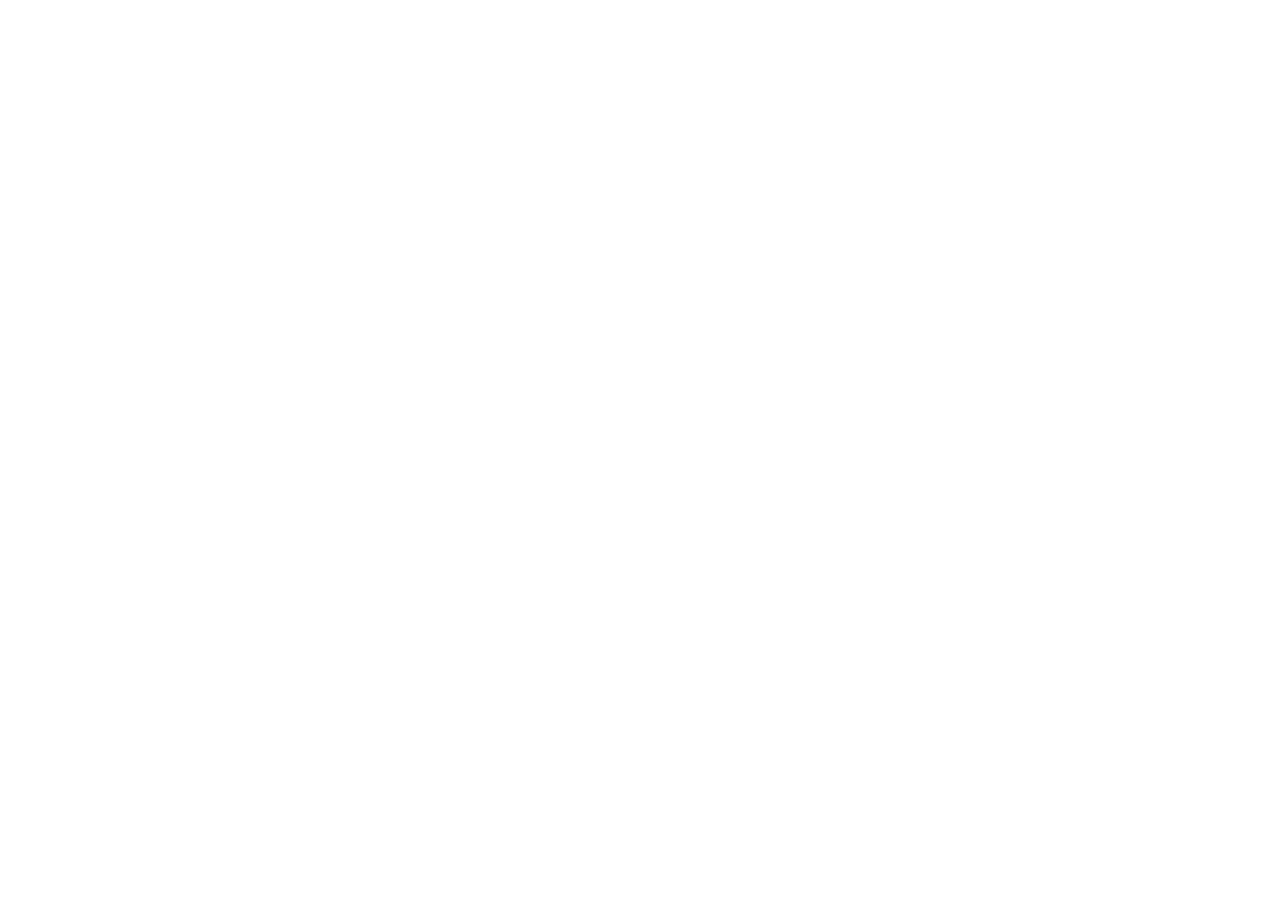
==== index.html @ dcd5ab89 "g" ====
<!DOCTYPE html>
<html lang="pt-br">
<head>
    <meta charset="UTF-8">
    <meta name="viewport" content="width=device-width, initial-scale=1.0">
    <title>Document</title>
</head>
<body>
    
</body>
</html>
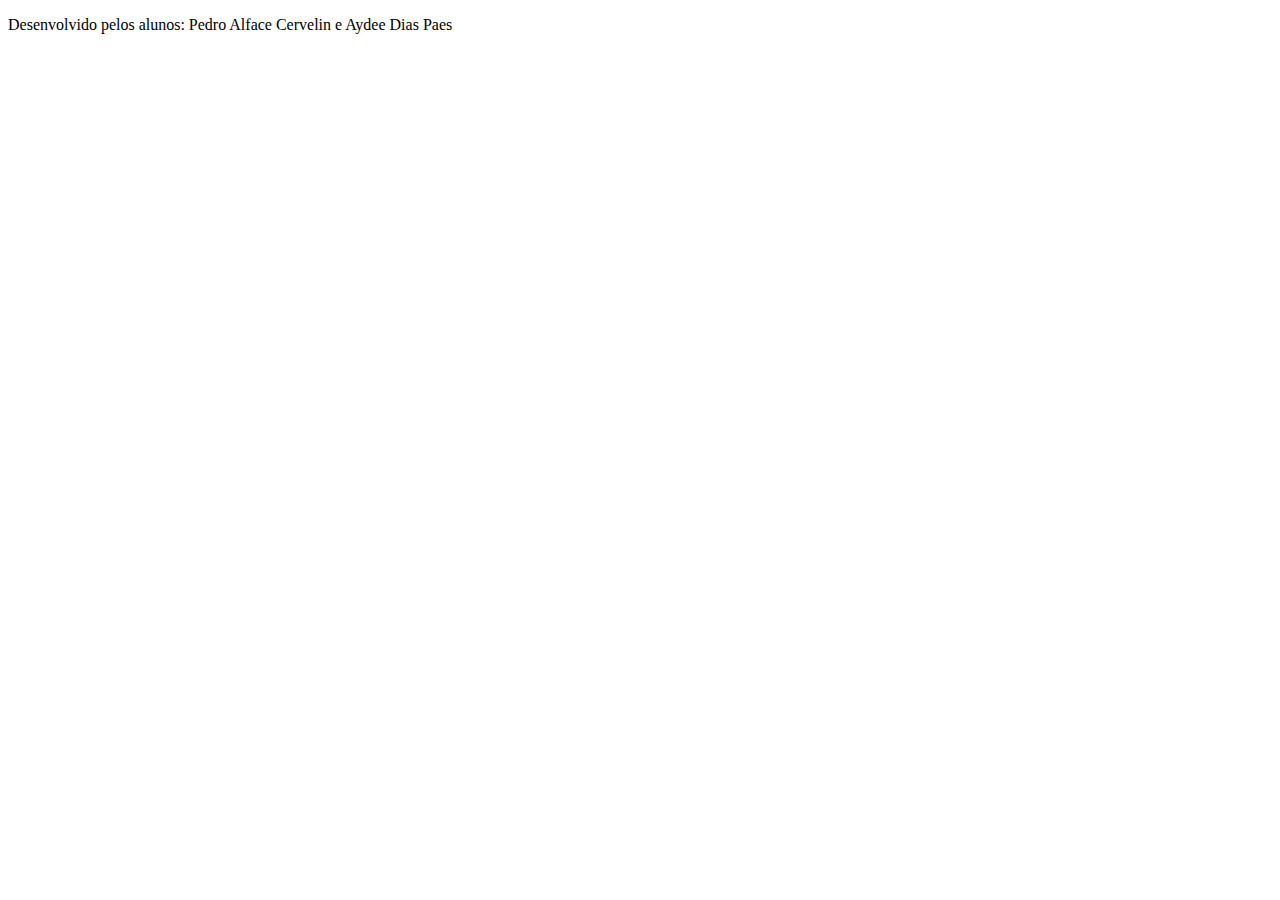
==== commit 48ffde98: "style.cs" ====
--- a/index.html
+++ b/index.html
@@ -1,11 +1,21 @@
 <!DOCTYPE html>
 <html lang="pt-br">
+
 <head>
     <meta charset="UTF-8">
     <meta name="viewport" content="width=device-width, initial-scale=1.0">
     <title>Document</title>
+    <link rel="stylesheet" href="style.css">
 </head>
+
 <body>
-    
+    <section id="container">
+
+    </section>
+    <footer>
+        <p>
+            Desenvolvido pelos alunos: Pedro Alface Cervelin e Aydee Dias Paes
+        </p>
+    </footer>
 </body>
 </html>--- a/style.css
+++ b/style.css
@@ -0,0 +1,9 @@
+:root{
+    --fundo: #483D8B;
+    --frente-cartão: #00CED1;
+    --verso-cartão: #FF0000;
+    --destaque: #ADFF2F;
+    --preto: #000000;
+    --branco: #ffffff;
+
+}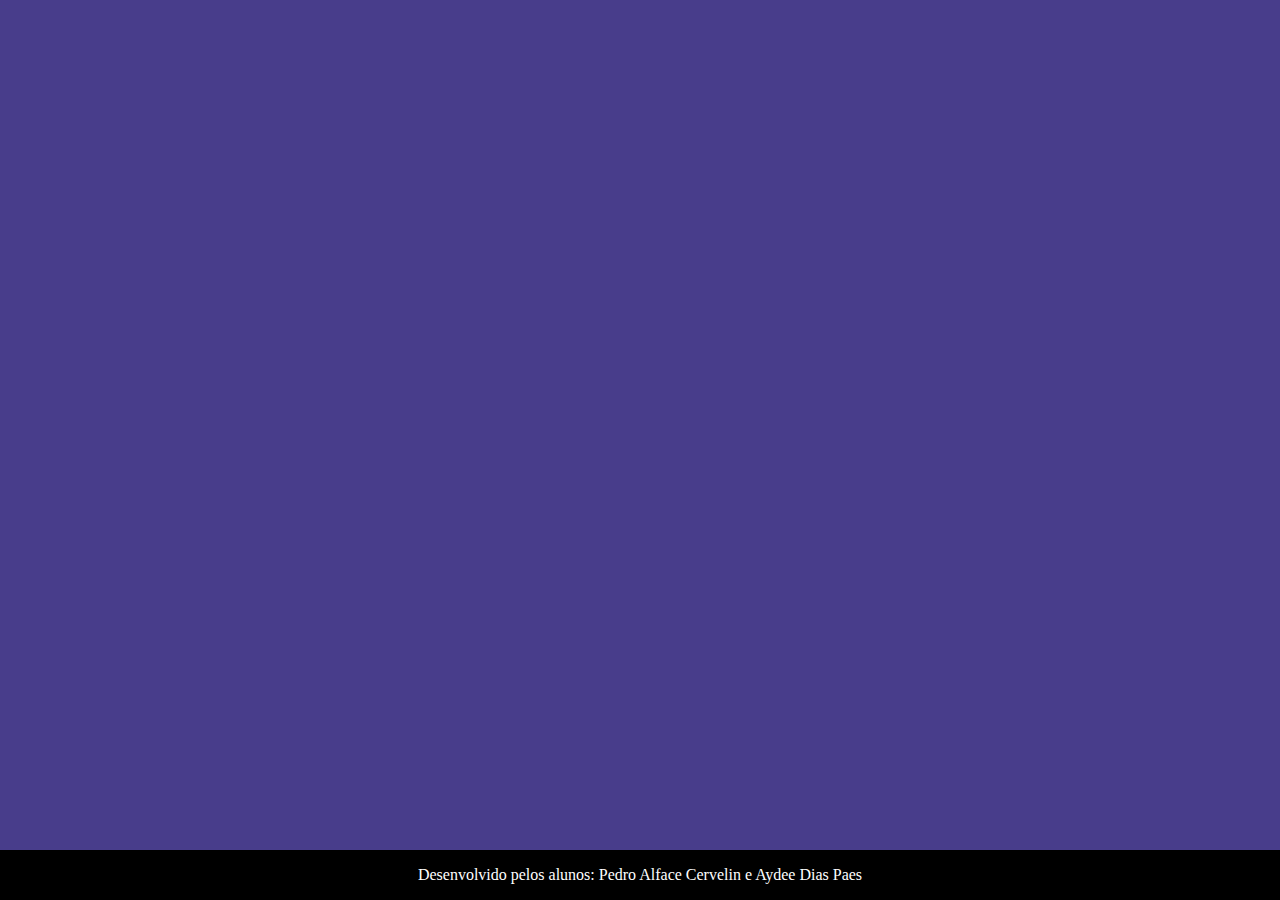
==== commit a921c863: "\zxcvbn" ====
--- a/index.html
+++ b/index.html
@@ -17,5 +17,5 @@
             Desenvolvido pelos alunos: Pedro Alface Cervelin e Aydee Dias Paes
         </p>
     </footer>
-</body>
+    <script src=""></script>
 </html>--- a/style.css
+++ b/style.css
@@ -1,4 +1,4 @@
-:root{
+:root {
     --fundo: #483D8B;
     --frente-cartão: #00CED1;
     --verso-cartão: #FF0000;
@@ -6,4 +6,18 @@
     --preto: #000000;
     --branco: #ffffff;
 
+}
+
+body{
+    background-color: var(--fundo);
+    margin: 0;
+
+}
+footer{
+    background-color: var(--preto);
+    position: fixed;
+    bottom: 0;
+    color: var(--branco);
+    width: 100%;
+    text-align: center;
 }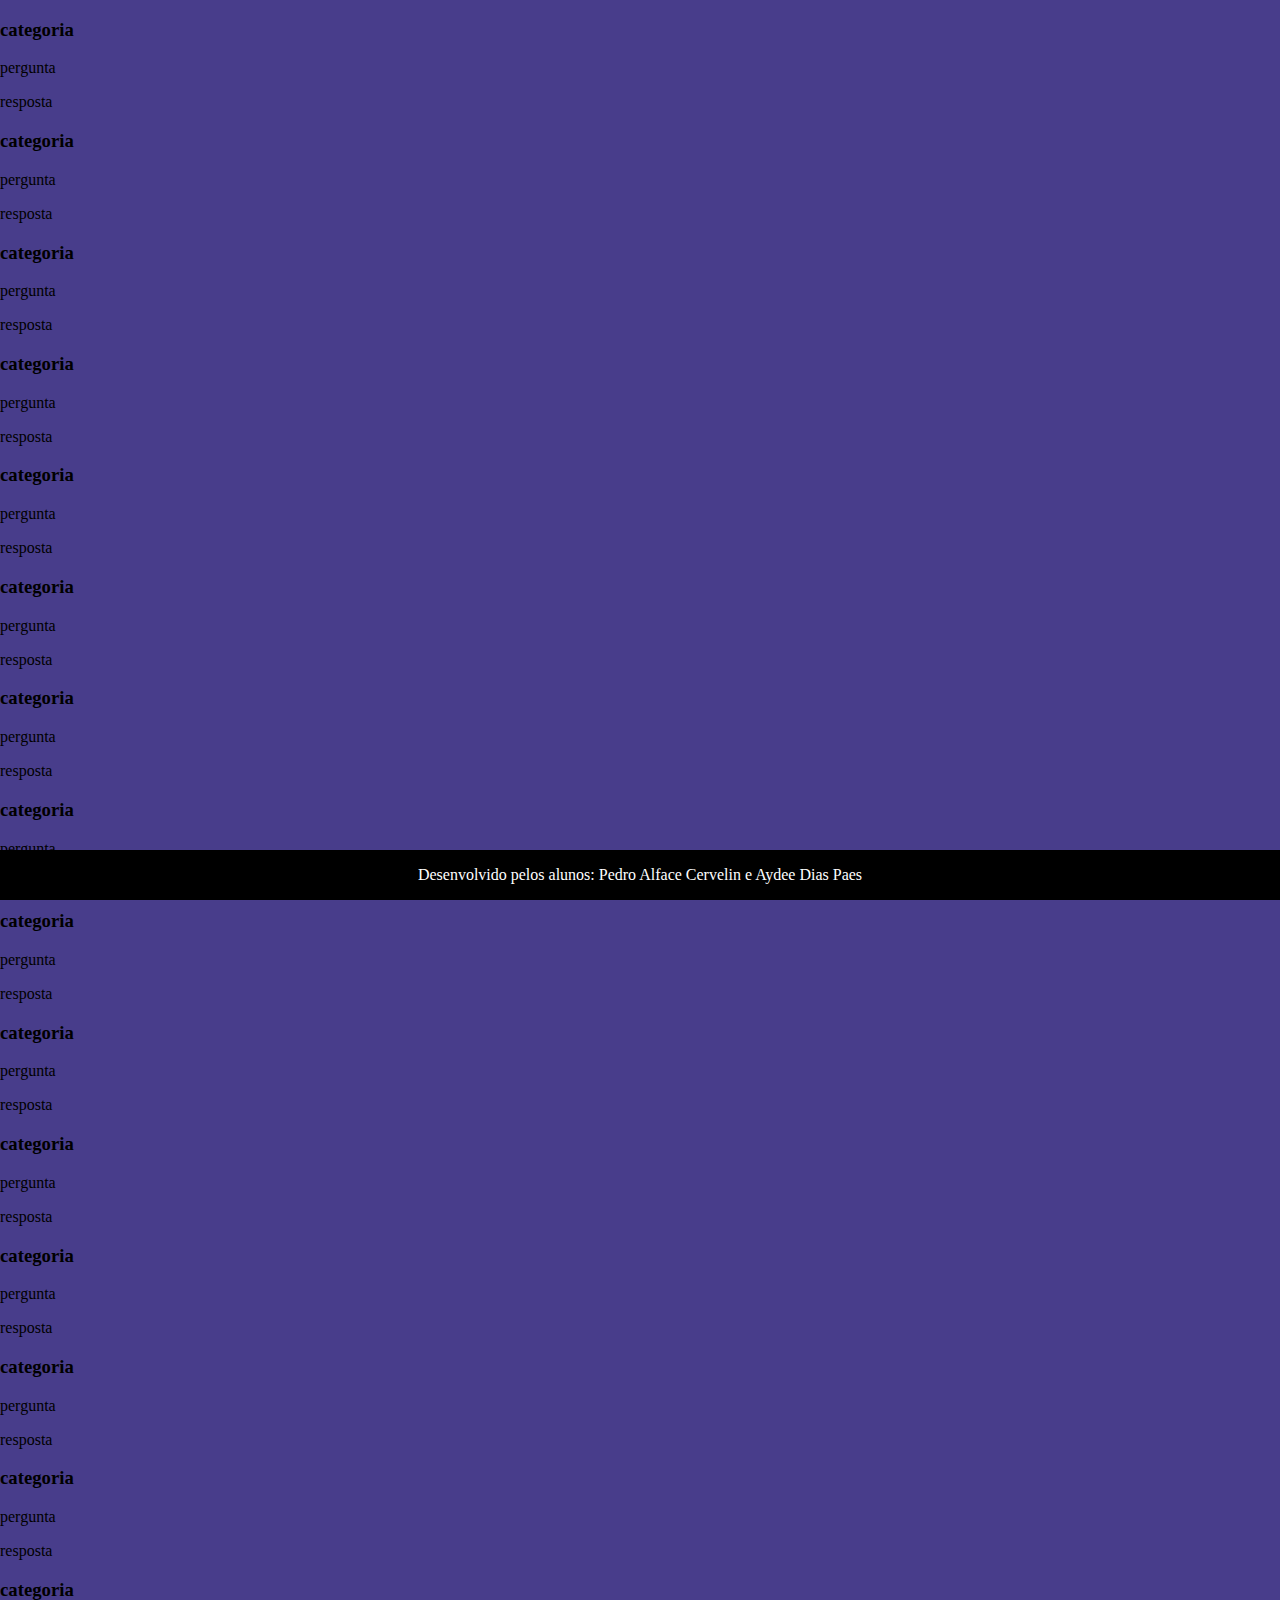
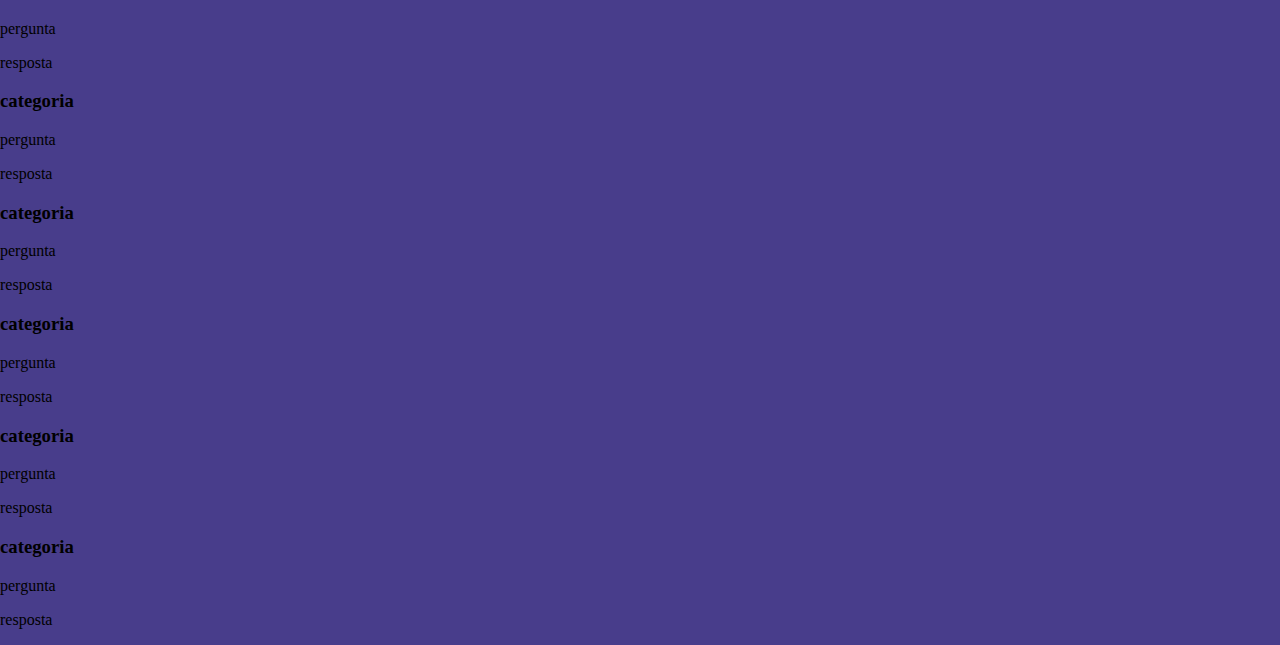
==== commit bfe6a9d0: "j" ====
--- a/index.html
+++ b/index.html
@@ -17,5 +17,8 @@
             Desenvolvido pelos alunos: Pedro Alface Cervelin e Aydee Dias Paes
         </p>
     </footer>
-    <script src=""></script>
-</html>+    <script src="main.js"></script>
+    <script src="perguntas.js"></script>
+
+</html>
+
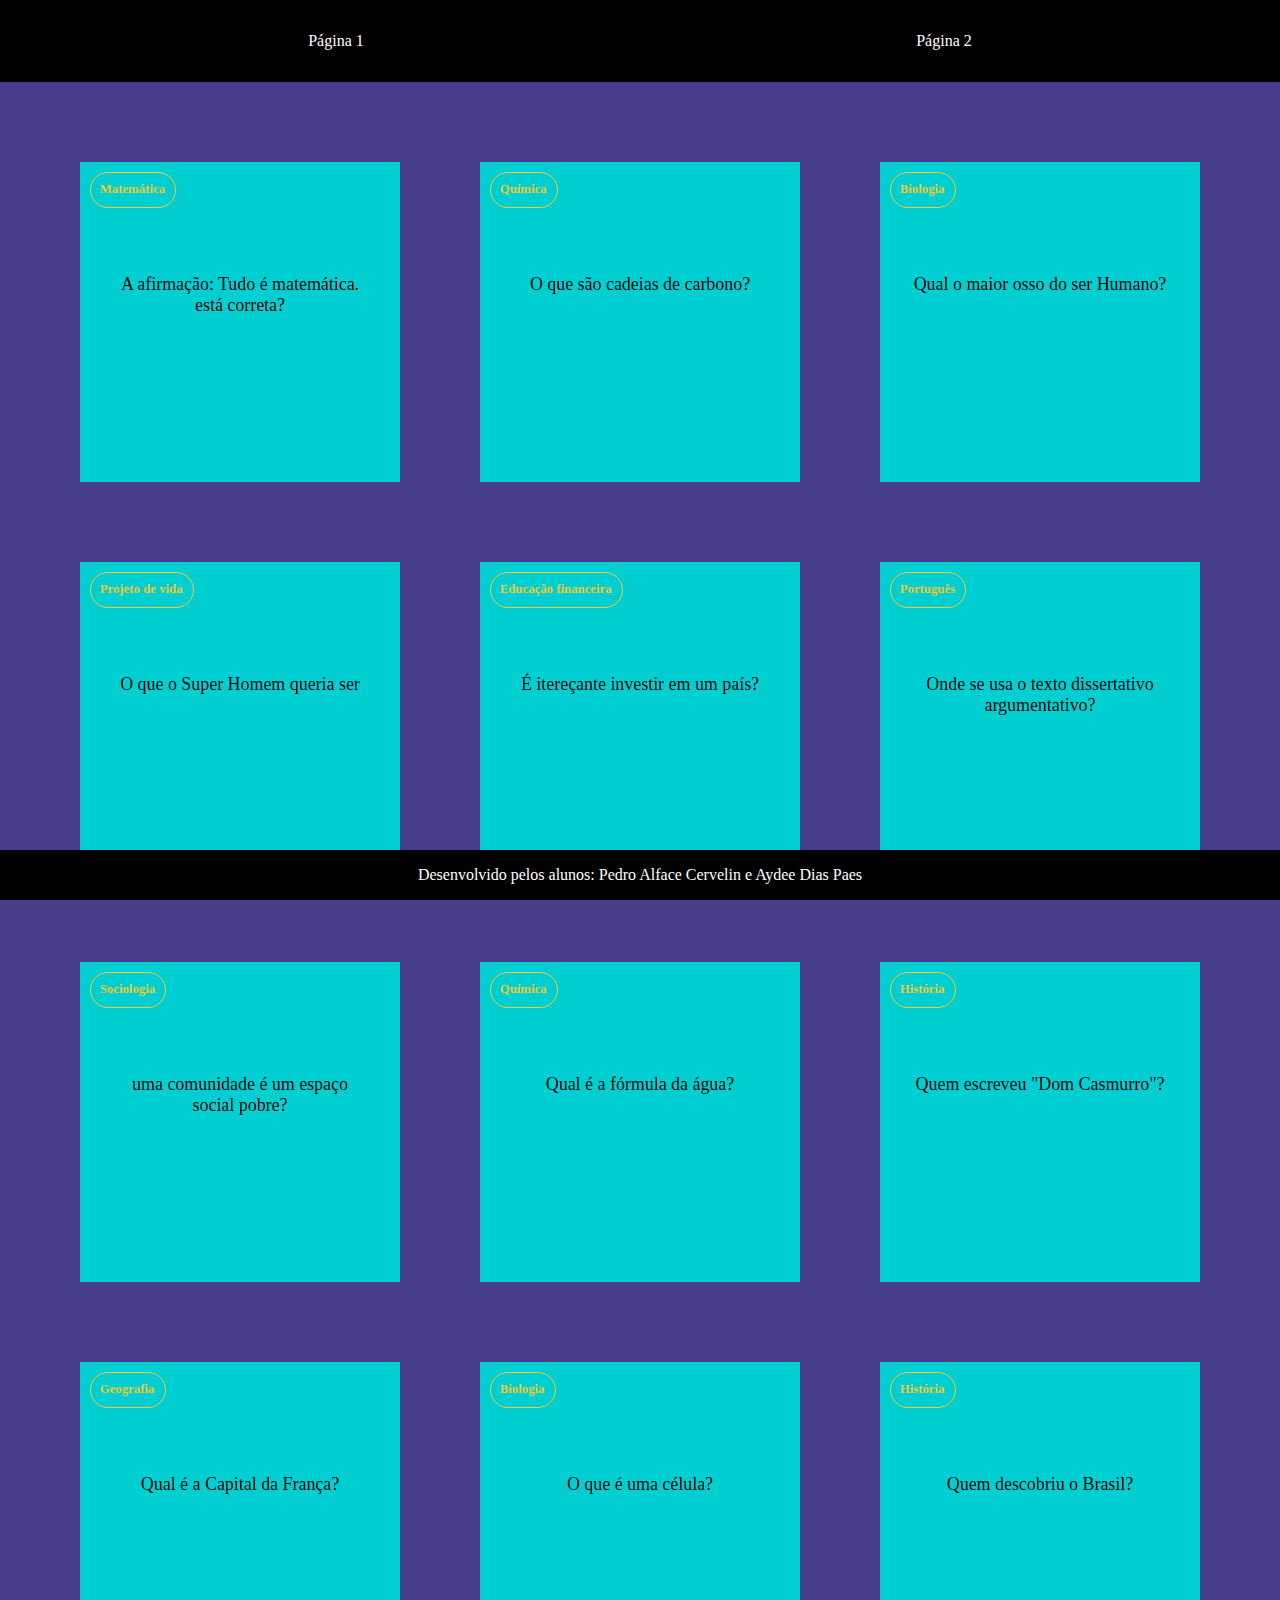
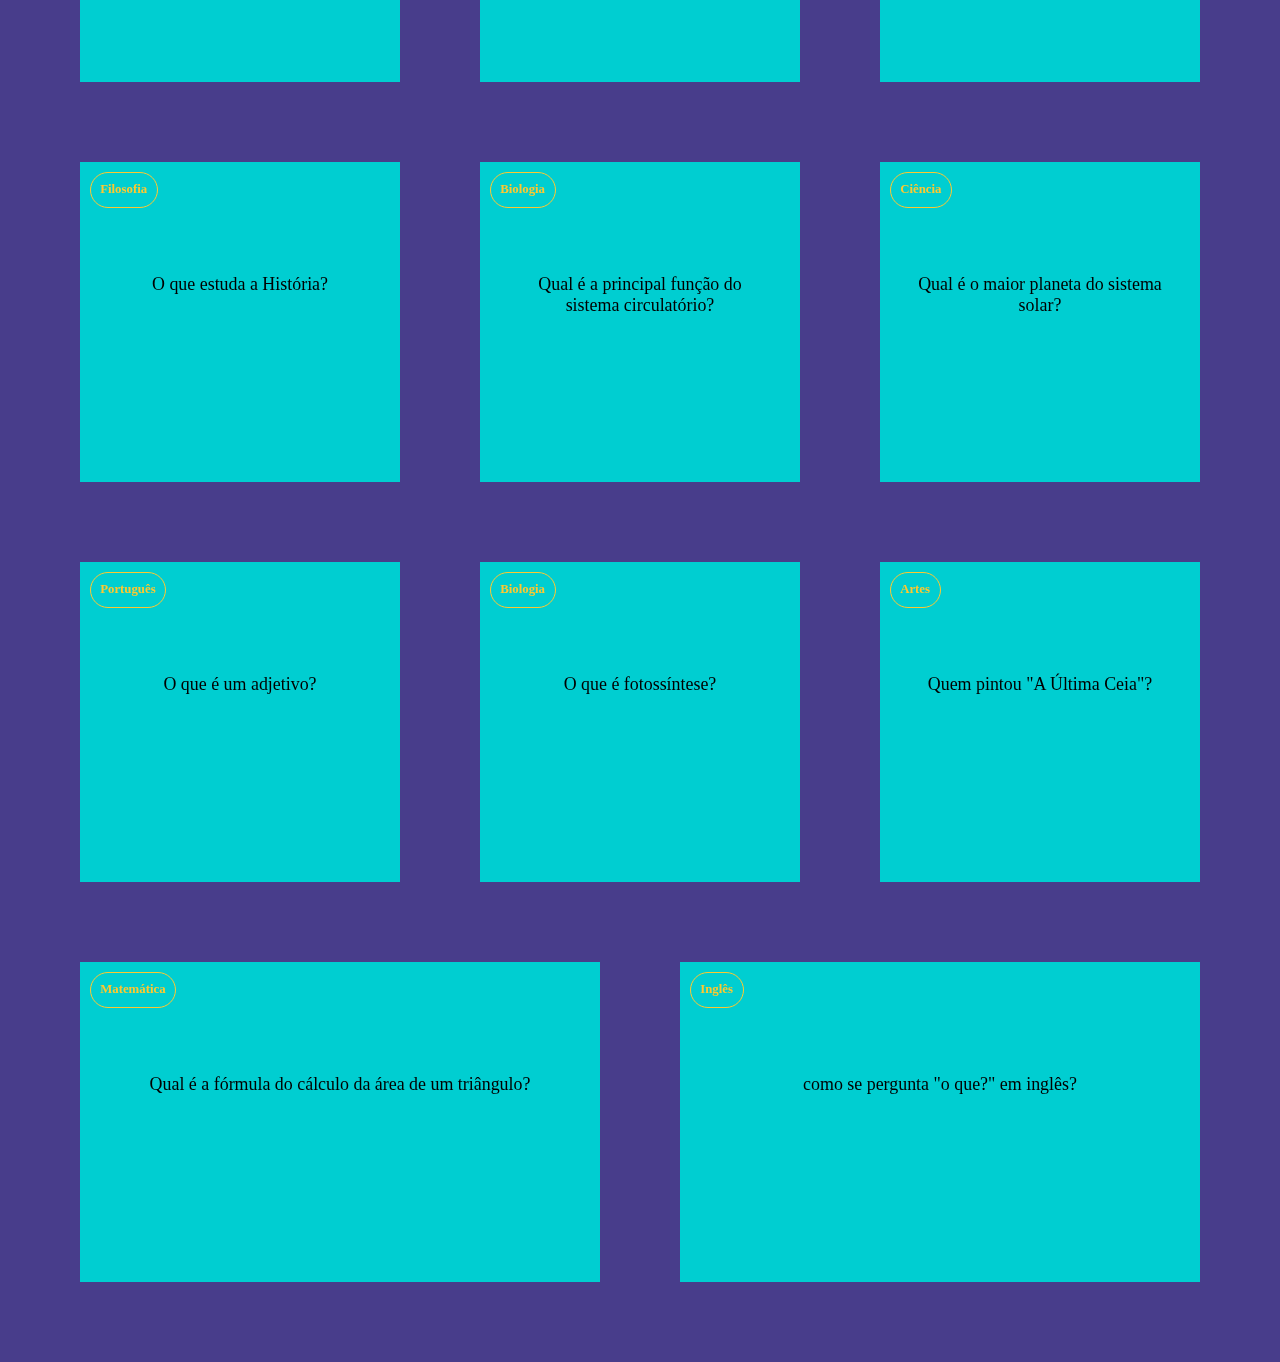
==== commit d33c1737: "dfgh" ====
--- a/index.html
+++ b/index.html
@@ -9,6 +9,11 @@
 </head>
 
 <body>
+    <header>
+        <a href="index.html">Página 1</a>
+        <a href="pagina2.html">Página 2</a>
+    
+    </header>
     <section id="container">
 
     </section>
--- a/style.css
+++ b/style.css
@@ -1,8 +1,8 @@
 :root {
     --fundo: #483D8B;
     --frente-cartão: #00CED1;
-    --verso-cartão: #FF0000;
-    --destaque: #ADFF2F;
+    --verso-cartão: #0077ff;
+    --destaque: #ffc82f;
     --preto: #000000;
     --branco: #ffffff;
 
@@ -13,6 +13,19 @@
     margin: 0;
 
 }
+
+header{
+    background-color: var(--preto);
+display: flex;
+justify-content: space-around;
+padding: 2rem;
+}
+
+header a{
+    color: var(--branco);
+    text-decoration: none;
+}
+
 footer{
     background-color: var(--preto);
     position: fixed;
@@ -20,4 +33,60 @@
     color: var(--branco);
     width: 100%;
     text-align: center;
-}+}
+
+#container{
+    padding: 4rem;
+    display: flex;
+    gap: 3rem;
+    flex-wrap: wrap;
+}
+.cartao{
+    flex-grow: 1;
+    flex-basis: calc(33% - 6rem);
+    height: 20rem;
+    margin: 1rem;
+}
+.conteudo-cartao{
+    background-color: var(--frente-cartão);
+    text-align: center;
+    height: 100%;
+    color: var(--preto);
+    transform-style: preserve-3d;
+    transition: transform 300ms ease-in-out;
+}
+.conteudo-cartao h3{
+    position: absolute;
+    text-align: left;
+    color: var(--destaque);
+    border: 1px solid var(--destaque);
+    border-radius: 6rem;
+    padding: 0.6rem;
+    margin: 0.6rem;
+    font-size: 1vw;
+backface-visibility: hidden;
+}
+
+.conteudo-cartao p{
+margin-top: 5rem;
+padding: 2rem;
+font-size: 1.4vw;
+}
+
+.cartao.active .conteudo-cartao{
+    transform: rotateY(180deg);
+}
+
+    .pergunta-cartao, .resposta-cartao{
+        backface-visibility: hidden;
+        position: absolute;
+        height: 100%;
+        width: 100%;
+    }
+
+    .resposta-cartao{
+        transform: rotateY(180deg);
+        background-color: var(--verso-cartão);
+        color: var(--destaque);
+        border: 2px solid var(--destaque); 
+    }